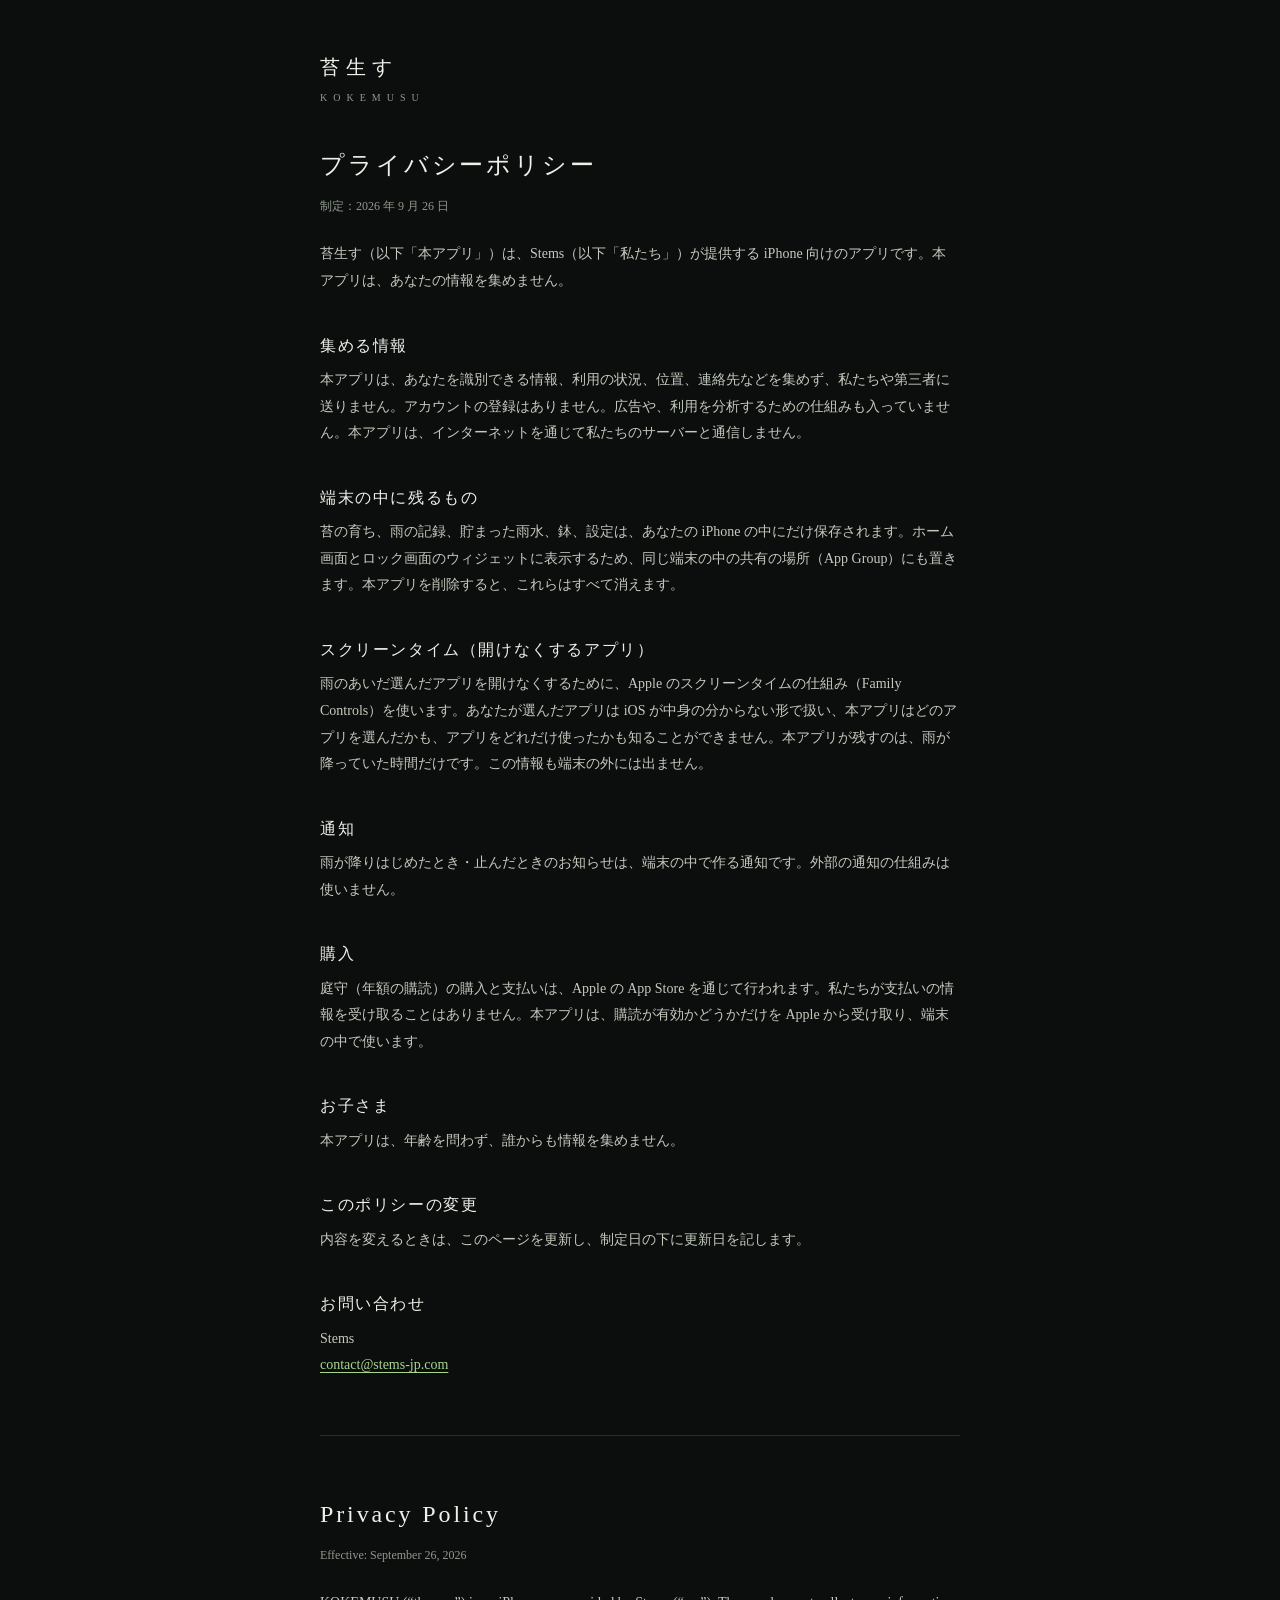
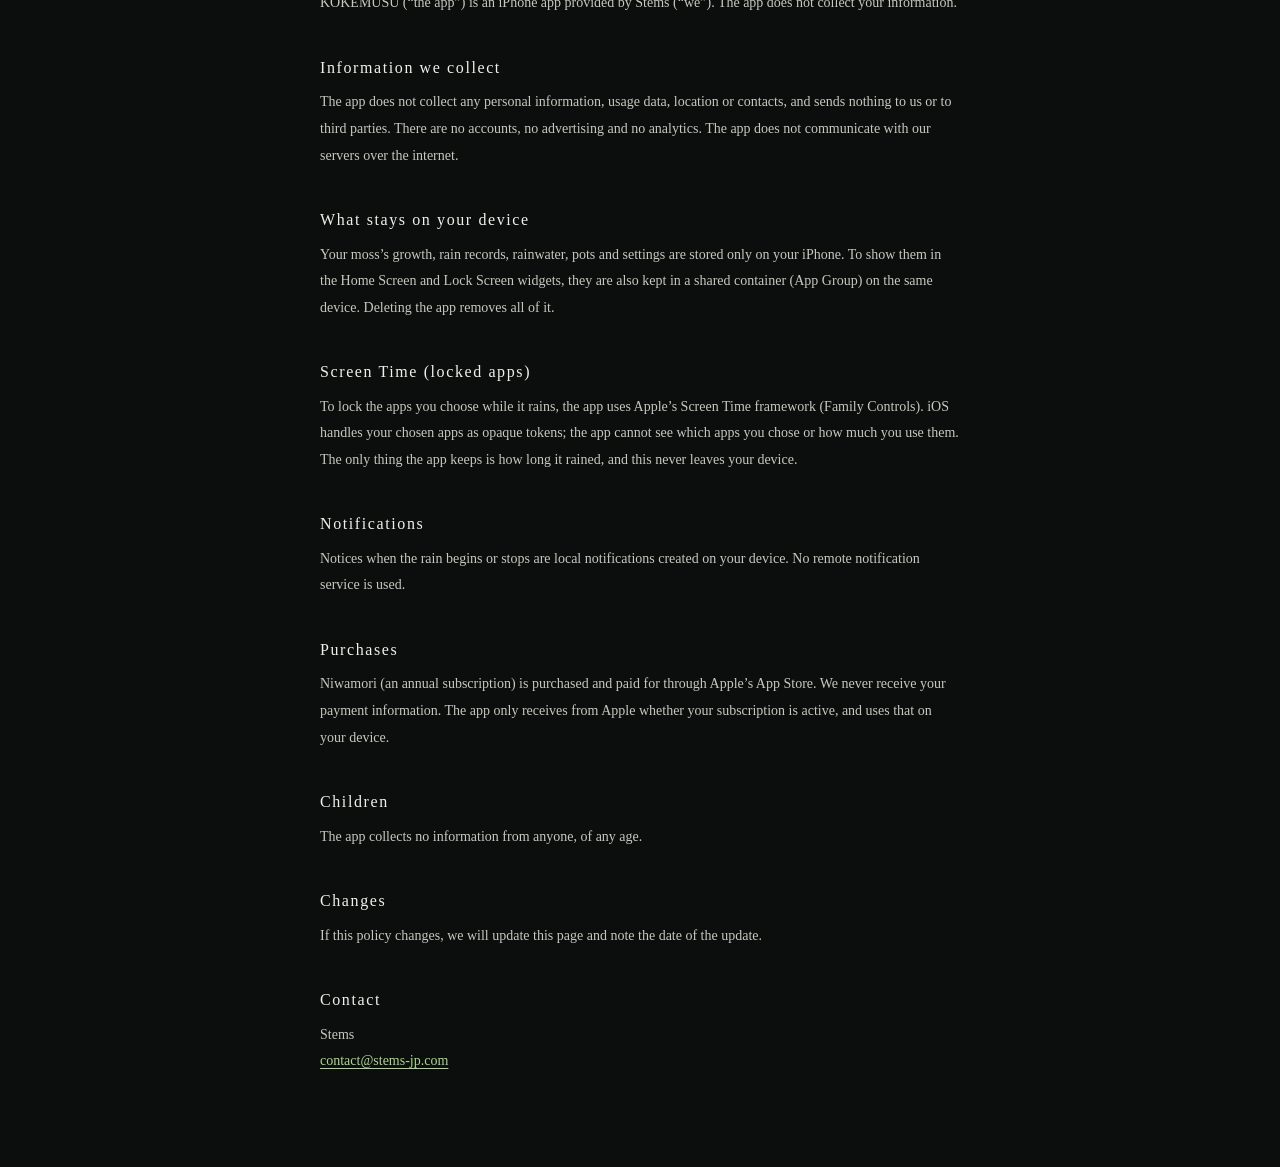
==== privacy.html @ 3a6d558e "苔生すのプライバシーポリシーとサポートのページ" ====
<!doctype html>
<html lang="ja">
<head>
<meta charset="utf-8">
<meta name="viewport" content="width=device-width, initial-scale=1">
<title>プライバシーポリシー — 苔生す KOKEMUSU</title>
<link rel="stylesheet" href="style.css">
</head>
<body>
<main>
  <p class="brand"><a href="./">苔生す<span>KOKEMUSU</span></a></p>
  <h1>プライバシーポリシー</h1>
  <p class="date">制定：2026 年 9 月 26 日</p>

  <p>苔生す（以下「本アプリ」）は、Stems（以下「私たち」）が提供する iPhone 向けのアプリです。本アプリは、あなたの情報を集めません。</p>

  <h2>集める情報</h2>
  <p>本アプリは、あなたを識別できる情報、利用の状況、位置、連絡先などを集めず、私たちや第三者に送りません。アカウントの登録はありません。広告や、利用を分析するための仕組みも入っていません。本アプリは、インターネットを通じて私たちのサーバーと通信しません。</p>

  <h2>端末の中に残るもの</h2>
  <p>苔の育ち、雨の記録、貯まった雨水、鉢、設定は、あなたの iPhone の中にだけ保存されます。ホーム画面とロック画面のウィジェットに表示するため、同じ端末の中の共有の場所（App Group）にも置きます。本アプリを削除すると、これらはすべて消えます。</p>

  <h2>スクリーンタイム（開けなくするアプリ）</h2>
  <p>雨のあいだ選んだアプリを開けなくするために、Apple のスクリーンタイムの仕組み（Family Controls）を使います。あなたが選んだアプリは iOS が中身の分からない形で扱い、本アプリはどのアプリを選んだかも、アプリをどれだけ使ったかも知ることができません。本アプリが残すのは、雨が降っていた時間だけです。この情報も端末の外には出ません。</p>

  <h2>通知</h2>
  <p>雨が降りはじめたとき・止んだときのお知らせは、端末の中で作る通知です。外部の通知の仕組みは使いません。</p>

  <h2>購入</h2>
  <p>庭守（年額の購読）の購入と支払いは、Apple の App Store を通じて行われます。私たちが支払いの情報を受け取ることはありません。本アプリは、購読が有効かどうかだけを Apple から受け取り、端末の中で使います。</p>

  <h2>お子さま</h2>
  <p>本アプリは、年齢を問わず、誰からも情報を集めません。</p>

  <h2>このポリシーの変更</h2>
  <p>内容を変えるときは、このページを更新し、制定日の下に更新日を記します。</p>

  <h2>お問い合わせ</h2>
  <p>Stems<br><a href="mailto:contact@stems-jp.com">contact@stems-jp.com</a></p>

  <hr>

  <h1 lang="en">Privacy Policy</h1>
  <div lang="en">
    <p class="date">Effective: September 26, 2026</p>
    <p>KOKEMUSU (“the app”) is an iPhone app provided by Stems (“we”). The app does not collect your information.</p>
    <h2>Information we collect</h2>
    <p>The app does not collect any personal information, usage data, location or contacts, and sends nothing to us or to third parties. There are no accounts, no advertising and no analytics. The app does not communicate with our servers over the internet.</p>
    <h2>What stays on your device</h2>
    <p>Your moss’s growth, rain records, rainwater, pots and settings are stored only on your iPhone. To show them in the Home Screen and Lock Screen widgets, they are also kept in a shared container (App Group) on the same device. Deleting the app removes all of it.</p>
    <h2>Screen Time (locked apps)</h2>
    <p>To lock the apps you choose while it rains, the app uses Apple’s Screen Time framework (Family Controls). iOS handles your chosen apps as opaque tokens; the app cannot see which apps you chose or how much you use them. The only thing the app keeps is how long it rained, and this never leaves your device.</p>
    <h2>Notifications</h2>
    <p>Notices when the rain begins or stops are local notifications created on your device. No remote notification service is used.</p>
    <h2>Purchases</h2>
    <p>Niwamori (an annual subscription) is purchased and paid for through Apple’s App Store. We never receive your payment information. The app only receives from Apple whether your subscription is active, and uses that on your device.</p>
    <h2>Children</h2>
    <p>The app collects no information from anyone, of any age.</p>
    <h2>Changes</h2>
    <p>If this policy changes, we will update this page and note the date of the update.</p>
    <h2>Contact</h2>
    <p>Stems<br><a href="mailto:contact@stems-jp.com">contact@stems-jp.com</a></p>
  </div>
</main>
</body>
</html>
---- style.css ----
:root { --bg: #0c0e0d; --ink: #eef1ea; --dim: #c3cabe; --faint: #8f998d; --moss: #a9d68f; --line: rgba(255, 255, 255, .12); }
* { box-sizing: border-box; }
body { margin: 0; background: var(--bg); color: var(--dim); font-family: "Hiragino Mincho ProN", "Yu Mincho", "Noto Serif JP", serif; line-height: 1.9; }
main { max-width: 680px; margin: 0 auto; padding: 48px 20px 80px; }
.brand { margin: 0 0 36px; font-size: 20px; letter-spacing: .3em; }
.brand a { color: var(--ink); text-decoration: none; }
.brand span { display: block; margin-top: 2px; font-size: 10px; letter-spacing: .6em; color: var(--faint); }
h1 { margin: 0 0 6px; font-size: 24px; font-weight: 400; letter-spacing: .12em; color: var(--ink); }
h2 { margin: 36px 0 6px; font-size: 16px; font-weight: 400; letter-spacing: .1em; color: var(--ink); }
h3 { margin: 24px 0 4px; font-size: 14.5px; font-weight: 400; color: var(--ink); }
p { margin: 0 0 12px; font-size: 14px; }
.date { font-size: 12px; color: var(--faint); margin-bottom: 24px; }
a { color: var(--moss); text-underline-offset: 3px; }
hr { margin: 56px 0; border: 0; border-top: 1px solid var(--line); }
.links { margin-top: 32px; font-size: 13px; }
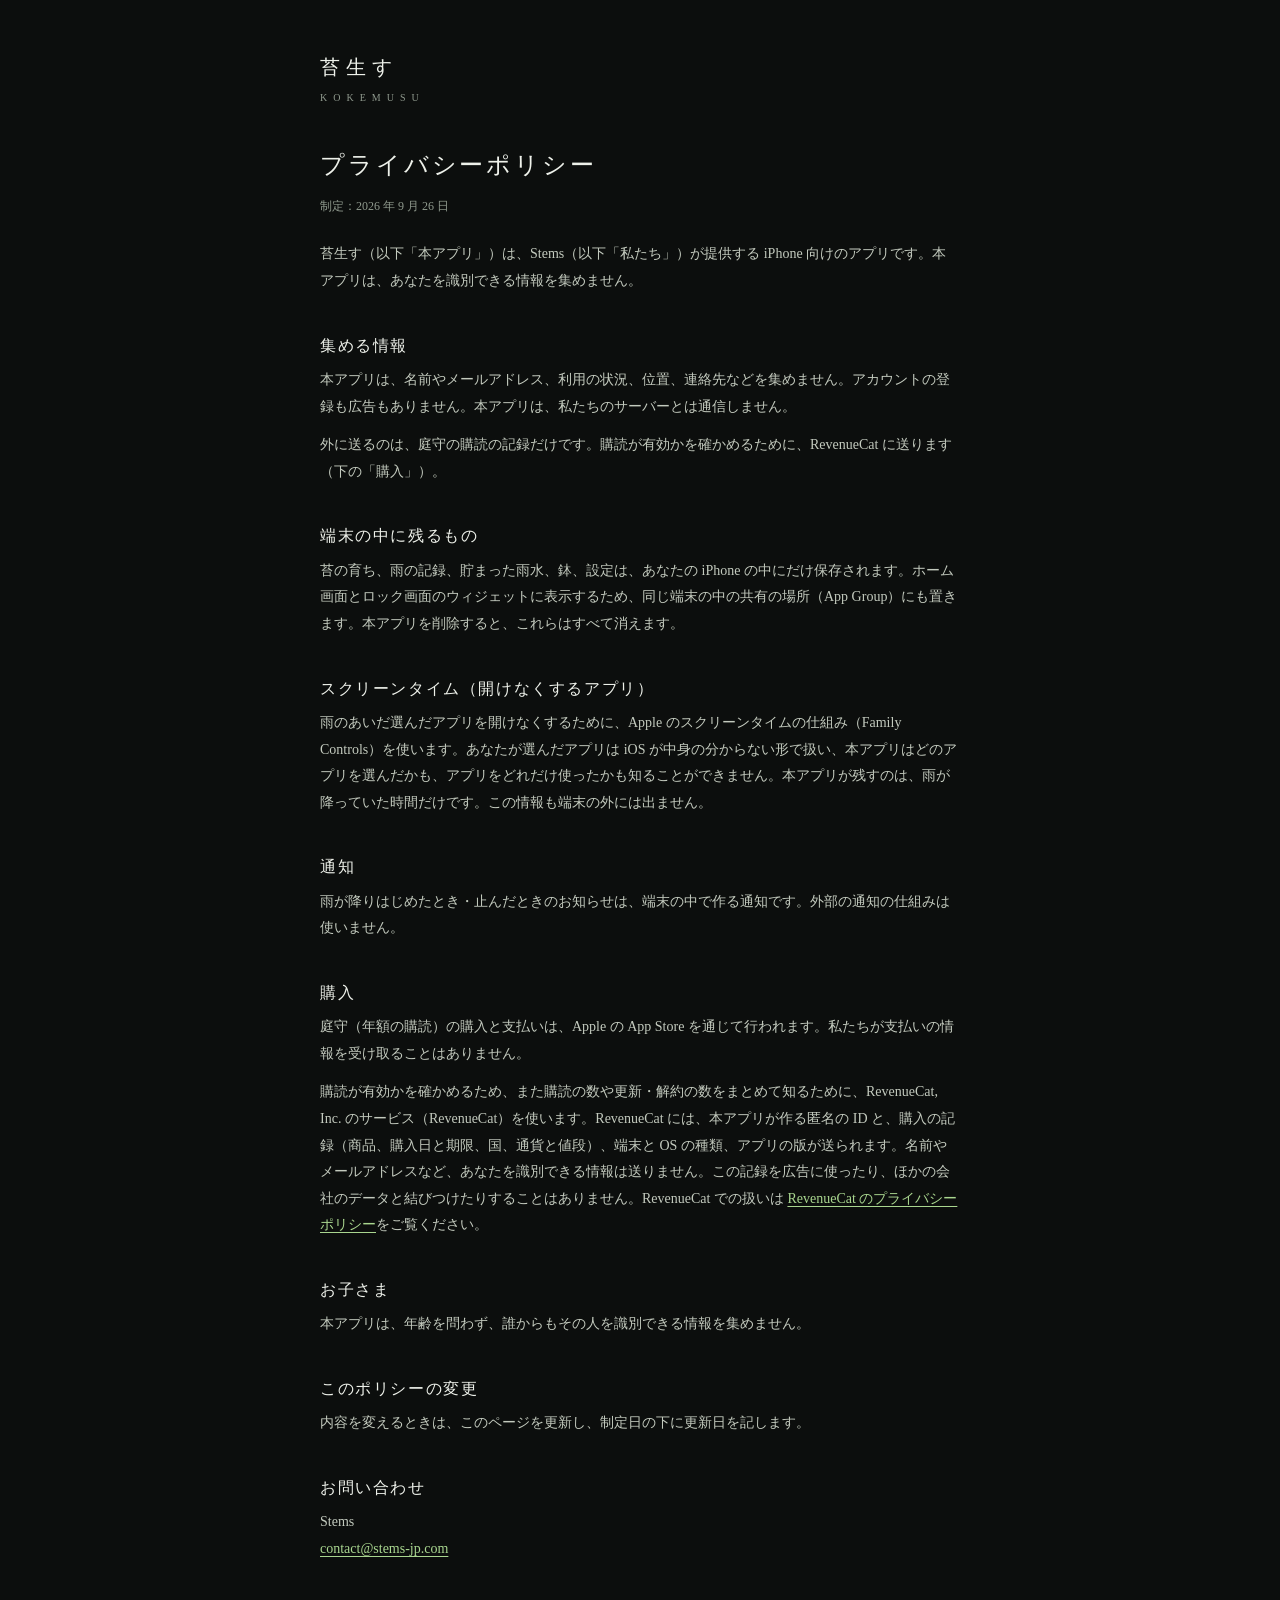
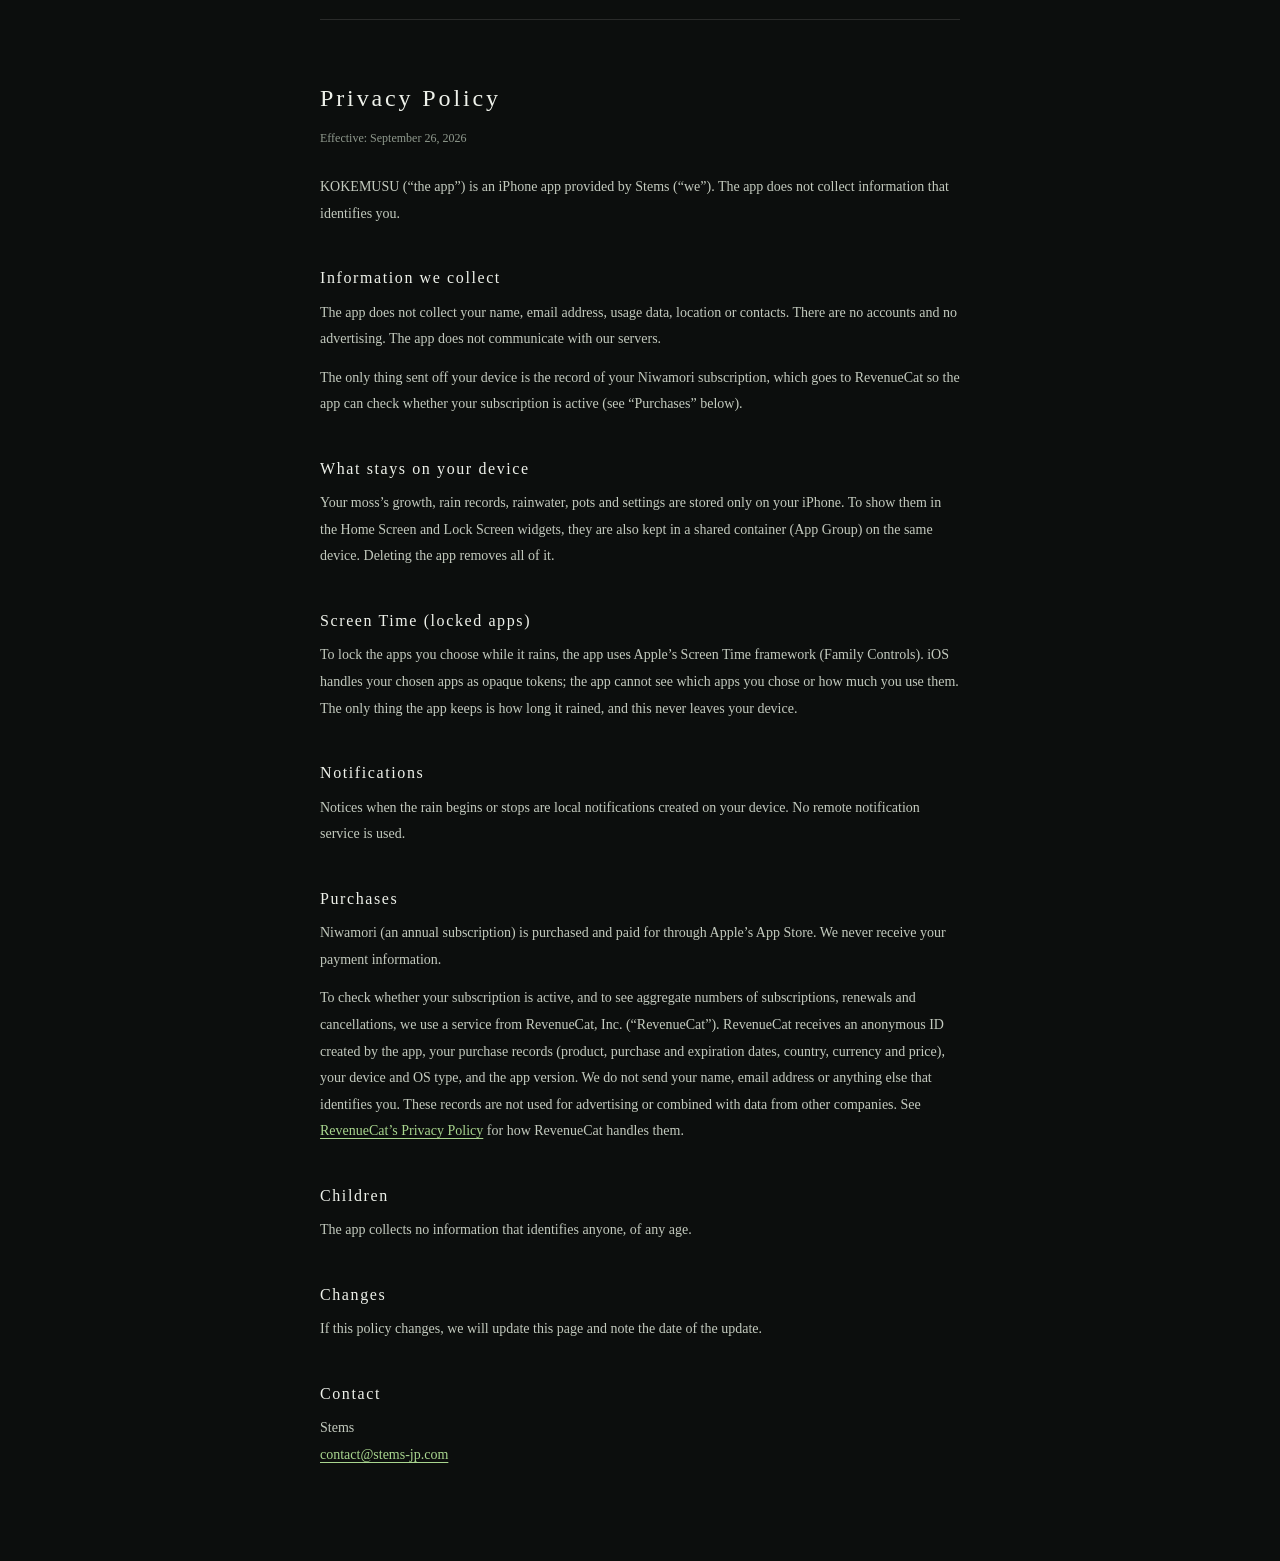
==== commit 89447f03: "アイコンとファビコンを足す（新しい苔の丘の印） Co-Authored-By: Claude Opus 5.5 (1M context) <noreply@anthropic.com>" ====
--- a/privacy.html
+++ b/privacy.html
@@ -5,6 +5,8 @@
 <meta name="viewport" content="width=device-width, initial-scale=1">
 <title>プライバシーポリシー — 苔生す KOKEMUSU</title>
 <link rel="stylesheet" href="style.css">
+<link rel="icon" href="favicon.png">
+<link rel="apple-touch-icon" href="apple-touch-icon.png">
 </head>
 <body>
 <main>
@@ -12,10 +14,11 @@
   <h1>プライバシーポリシー</h1>
   <p class="date">制定：2026 年 9 月 26 日</p>
 
-  <p>苔生す（以下「本アプリ」）は、Stems（以下「私たち」）が提供する iPhone 向けのアプリです。本アプリは、あなたの情報を集めません。</p>
+  <p>苔生す（以下「本アプリ」）は、Stems（以下「私たち」）が提供する iPhone 向けのアプリです。本アプリは、あなたを識別できる情報を集めません。</p>
 
   <h2>集める情報</h2>
-  <p>本アプリは、あなたを識別できる情報、利用の状況、位置、連絡先などを集めず、私たちや第三者に送りません。アカウントの登録はありません。広告や、利用を分析するための仕組みも入っていません。本アプリは、インターネットを通じて私たちのサーバーと通信しません。</p>
+  <p>本アプリは、名前やメールアドレス、利用の状況、位置、連絡先などを集めません。アカウントの登録も広告もありません。本アプリは、私たちのサーバーとは通信しません。</p>
+  <p>外に送るのは、庭守の購読の記録だけです。購読が有効かを確かめるために、RevenueCat に送ります（下の「購入」）。</p>
 
   <h2>端末の中に残るもの</h2>
   <p>苔の育ち、雨の記録、貯まった雨水、鉢、設定は、あなたの iPhone の中にだけ保存されます。ホーム画面とロック画面のウィジェットに表示するため、同じ端末の中の共有の場所（App Group）にも置きます。本アプリを削除すると、これらはすべて消えます。</p>
@@ -27,10 +30,11 @@
   <p>雨が降りはじめたとき・止んだときのお知らせは、端末の中で作る通知です。外部の通知の仕組みは使いません。</p>
 
   <h2>購入</h2>
-  <p>庭守（年額の購読）の購入と支払いは、Apple の App Store を通じて行われます。私たちが支払いの情報を受け取ることはありません。本アプリは、購読が有効かどうかだけを Apple から受け取り、端末の中で使います。</p>
+  <p>庭守（年額の購読）の購入と支払いは、Apple の App Store を通じて行われます。私たちが支払いの情報を受け取ることはありません。</p>
+  <p>購読が有効かを確かめるため、また購読の数や更新・解約の数をまとめて知るために、RevenueCat, Inc. のサービス（RevenueCat）を使います。RevenueCat には、本アプリが作る匿名の ID と、購入の記録（商品、購入日と期限、国、通貨と値段）、端末と OS の種類、アプリの版が送られます。名前やメールアドレスなど、あなたを識別できる情報は送りません。この記録を広告に使ったり、ほかの会社のデータと結びつけたりすることはありません。RevenueCat での扱いは <a href="https://www.revenuecat.com/privacy">RevenueCat のプライバシーポリシー</a>をご覧ください。</p>
 
   <h2>お子さま</h2>
-  <p>本アプリは、年齢を問わず、誰からも情報を集めません。</p>
+  <p>本アプリは、年齢を問わず、誰からもその人を識別できる情報を集めません。</p>
 
   <h2>このポリシーの変更</h2>
   <p>内容を変えるときは、このページを更新し、制定日の下に更新日を記します。</p>
@@ -43,9 +47,10 @@
   <h1 lang="en">Privacy Policy</h1>
   <div lang="en">
     <p class="date">Effective: September 26, 2026</p>
-    <p>KOKEMUSU (“the app”) is an iPhone app provided by Stems (“we”). The app does not collect your information.</p>
+    <p>KOKEMUSU (“the app”) is an iPhone app provided by Stems (“we”). The app does not collect information that identifies you.</p>
     <h2>Information we collect</h2>
-    <p>The app does not collect any personal information, usage data, location or contacts, and sends nothing to us or to third parties. There are no accounts, no advertising and no analytics. The app does not communicate with our servers over the internet.</p>
+    <p>The app does not collect your name, email address, usage data, location or contacts. There are no accounts and no advertising. The app does not communicate with our servers.</p>
+    <p>The only thing sent off your device is the record of your Niwamori subscription, which goes to RevenueCat so the app can check whether your subscription is active (see “Purchases” below).</p>
     <h2>What stays on your device</h2>
     <p>Your moss’s growth, rain records, rainwater, pots and settings are stored only on your iPhone. To show them in the Home Screen and Lock Screen widgets, they are also kept in a shared container (App Group) on the same device. Deleting the app removes all of it.</p>
     <h2>Screen Time (locked apps)</h2>
@@ -53,9 +58,10 @@
     <h2>Notifications</h2>
     <p>Notices when the rain begins or stops are local notifications created on your device. No remote notification service is used.</p>
     <h2>Purchases</h2>
-    <p>Niwamori (an annual subscription) is purchased and paid for through Apple’s App Store. We never receive your payment information. The app only receives from Apple whether your subscription is active, and uses that on your device.</p>
+    <p>Niwamori (an annual subscription) is purchased and paid for through Apple’s App Store. We never receive your payment information.</p>
+    <p>To check whether your subscription is active, and to see aggregate numbers of subscriptions, renewals and cancellations, we use a service from RevenueCat, Inc. (“RevenueCat”). RevenueCat receives an anonymous ID created by the app, your purchase records (product, purchase and expiration dates, country, currency and price), your device and OS type, and the app version. We do not send your name, email address or anything else that identifies you. These records are not used for advertising or combined with data from other companies. See <a href="https://www.revenuecat.com/privacy">RevenueCat’s Privacy Policy</a> for how RevenueCat handles them.</p>
     <h2>Children</h2>
-    <p>The app collects no information from anyone, of any age.</p>
+    <p>The app collects no information that identifies anyone, of any age.</p>
     <h2>Changes</h2>
     <p>If this policy changes, we will update this page and note the date of the update.</p>
     <h2>Contact</h2>
--- a/style.css
+++ b/style.css
@@ -13,3 +13,4 @@
 a { color: var(--moss); text-underline-offset: 3px; }
 hr { margin: 56px 0; border: 0; border-top: 1px solid var(--line); }
 .links { margin-top: 32px; font-size: 13px; }
+.mark { display: block; width: 88px; height: 88px; margin: 0 0 28px; border-radius: 20px; }
